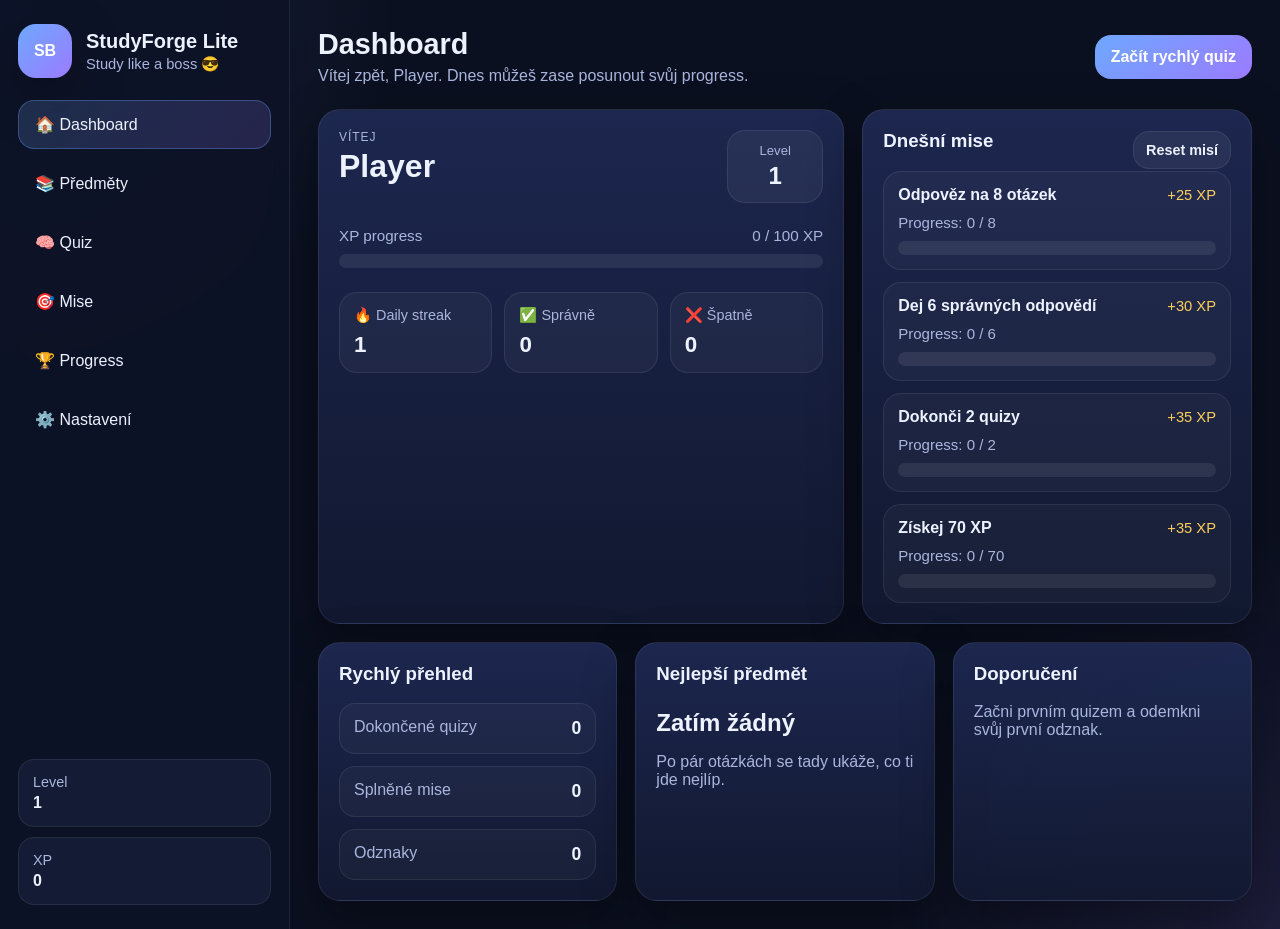
==== index5.html @ d4056dca "Add files via upload" ====
<!DOCTYPE html>
<html lang="cs">
<head>
  <meta charset="UTF-8" />
  <meta name="viewport" content="width=device-width, initial-scale=1.0" />
  <title>StudyForge Lite</title>
  <link rel="stylesheet" href="style.css" />
</head>
<body>
  <div class="app">
    <aside class="sidebar">
      <div class="brand">
        <div class="brand-logo">SB</div>
        <div>
          <h1>StudyForge Lite</h1>
          <p>Study like a boss 😎</p>
        </div>
      </div>

      <nav class="nav">
        <button class="nav-btn active" data-section="dashboard">🏠 Dashboard</button>
        <button class="nav-btn" data-section="subjects">📚 Předměty</button>
        <button class="nav-btn" data-section="quiz">🧠 Quiz</button>
        <button class="nav-btn" data-section="missions">🎯 Mise</button>
        <button class="nav-btn" data-section="progress">🏆 Progress</button>
        <button class="nav-btn" data-section="settings">⚙️ Nastavení</button>
      </nav>

      <div class="sidebar-footer">
        <div class="mini-stat">
          <span>Level</span>
          <strong id="sidebarLevel">1</strong>
        </div>
        <div class="mini-stat">
          <span>XP</span>
          <strong id="sidebarXP">0</strong>
        </div>
      </div>
    </aside>

    <main class="main">
      <header class="topbar">
        <div>
          <h2 id="pageTitle">Dashboard</h2>
          <p id="topGreeting">Vítej zpět.</p>
        </div>
        <button id="quickStartBtn" class="primary-btn">Začít rychlý quiz</button>
      </header>

      <!-- DASHBOARD -->
      <section class="section active" id="dashboard">
        <div class="grid two">
          <div class="card hero-card">
            <div class="hero-head">
              <div>
                <p class="eyebrow">Vítej</p>
                <h3 id="welcomeName">Player</h3>
              </div>
              <div class="level-badge">
                <span>Level</span>
                <strong id="dashboardLevel">1</strong>
              </div>
            </div>

            <div class="xp-box">
              <div class="xp-label-row">
                <span>XP progress</span>
                <span id="xpProgressText">0 / 100 XP</span>
              </div>
              <div class="progress-bar">
                <div id="xpBar" class="progress-fill"></div>
              </div>
            </div>

            <div class="hero-stats">
              <div class="stat-box">
                <span>🔥 Daily streak</span>
                <strong id="dashboardStreak">0</strong>
              </div>
              <div class="stat-box">
                <span>✅ Správně</span>
                <strong id="dashboardCorrect">0</strong>
              </div>
              <div class="stat-box">
                <span>❌ Špatně</span>
                <strong id="dashboardWrong">0</strong>
              </div>
            </div>
          </div>

          <div class="card">
            <div class="card-head">
              <h3>Dnešní mise</h3>
              <button id="resetMissionsBtn" class="ghost-btn small-btn">Reset misí</button>
            </div>
            <div id="dashboardMissions" class="mission-list"></div>
          </div>
        </div>

        <div class="grid three">
          <div class="card">
            <h3>Rychlý přehled</h3>
            <div class="summary-list">
              <div class="summary-item">
                <span>Dokončené quizy</span>
                <strong id="dashboardQuizzes">0</strong>
              </div>
              <div class="summary-item">
                <span>Splněné mise</span>
                <strong id="dashboardCompletedMissions">0</strong>
              </div>
              <div class="summary-item">
                <span>Odznaky</span>
                <strong id="dashboardBadges">0</strong>
              </div>
            </div>
          </div>

          <div class="card">
            <h3>Nejlepší předmět</h3>
            <p class="big-text" id="bestSubject">Zatím žádný</p>
            <p class="muted">Po pár otázkách se tady ukáže, co ti jde nejlíp.</p>
          </div>

          <div class="card">
            <h3>Doporučení</h3>
            <p id="dashboardTip" class="muted">
              Začni krátkým quizem a získej první XP.
            </p>
          </div>
        </div>
      </section>

      <!-- SUBJECTS -->
      <section class="section" id="subjects">
        <div class="section-head">
          <h3>Předměty</h3>
          <p>Vyber si oblast a spusť quiz.</p>
        </div>

        <div class="subjects-grid">
          <div class="subject-card">
            <div class="subject-top">
              <span class="subject-icon">➗</span>
              <h4>Matematika</h4>
            </div>
            <p>Rovnice, procenta, mocniny, odmocniny a logické úlohy.</p>
            <div class="subject-stats">
              <span>Správně: <strong id="mathCorrect">0</strong></span>
              <span>Špatně: <strong id="mathWrong">0</strong></span>
            </div>
            <button class="primary-btn subject-start" data-subject="math">Start</button>
          </div>

          <div class="subject-card">
            <div class="subject-top">
              <span class="subject-icon">🇬🇧</span>
              <h4>Angličtina</h4>
            </div>
            <p>Časy, gramatika, porovnávání, modal verbs a slovní zásoba.</p>
            <div class="subject-stats">
              <span>Správně: <strong id="englishCorrect">0</strong></span>
              <span>Špatně: <strong id="englishWrong">0</strong></span>
            </div>
            <button class="primary-btn subject-start" data-subject="english">Start</button>
          </div>

          <div class="subject-card">
            <div class="subject-top">
              <span class="subject-icon">🇨🇿</span>
              <h4>Čeština</h4>
            </div>
            <p>Větné členy, pravopis, slovní druhy, souvětí a mluvnice.</p>
            <div class="subject-stats">
              <span>Správně: <strong id="czechCorrect">0</strong></span>
              <span>Špatně: <strong id="czechWrong">0</strong></span>
            </div>
            <button class="primary-btn subject-start" data-subject="czech">Start</button>
          </div>

          <div class="subject-card">
            <div class="subject-top">
              <span class="subject-icon">✨</span>
              <h4>Vlastní</h4>
            </div>
            <p>Mix otázek z přírodopisu, dějepisu, zeměpisu a fyziky.</p>
            <div class="subject-stats">
              <span>Správně: <strong id="customCorrect">0</strong></span>
              <span>Špatně: <strong id="customWrong">0</strong></span>
            </div>
            <button class="primary-btn subject-start" data-subject="custom">Start</button>
          </div>
        </div>
      </section>

      <!-- QUIZ -->
      <section class="section" id="quiz">
        <div class="section-head">
          <h3>Quiz</h3>
          <p id="quizSubtitle">Vyber si předmět a začni.</p>
        </div>

        <div class="grid two">
          <div class="card quiz-card">
            <div class="quiz-meta">
              <span id="quizSubjectLabel">Předmět: —</span>
              <span id="quizQuestionCounter">Otázka: 0 / 0</span>
            </div>

            <h3 id="quizQuestion">Klikni na některý předmět pro spuštění quizu.</h3>

            <div id="answers" class="answers"></div>

            <div class="quiz-actions">
              <button id="nextQuestionBtn" class="ghost-btn" disabled>Další otázka</button>
              <button id="stopQuizBtn" class="danger-btn">Ukončit quiz</button>
            </div>

            <div id="quizFeedback" class="quiz-feedback"></div>
          </div>

          <div class="card">
            <h3>Aktuální quiz</h3>
            <div class="summary-list">
              <div class="summary-item">
                <span>Správně v tomto quizu</span>
                <strong id="currentQuizCorrect">0</strong>
              </div>
              <div class="summary-item">
                <span>Špatně v tomto quizu</span>
                <strong id="currentQuizWrong">0</strong>
              </div>
              <div class="summary-item">
                <span>Získané XP</span>
                <strong id="currentQuizXP">0</strong>
              </div>
            </div>
            <p class="muted">
              Správná odpověď = 10 XP. Za dokončení quizu dostaneš bonus 20 XP.
            </p>
          </div>
        </div>
      </section>

      <!-- MISSIONS -->
      <section class="section" id="missions">
        <div class="section-head">
          <h3>Denní mise</h3>
          <p>Mise se sledují automaticky.</p>
        </div>

        <div class="card">
          <div id="missionsList" class="mission-list"></div>
        </div>
      </section>

      <!-- PROGRESS -->
      <section class="section" id="progress">
        <div class="section-head">
          <h3>Progress</h3>
          <p>Přehled tvého výkonu.</p>
        </div>

        <div class="grid two">
          <div class="card">
            <h3>Statistiky</h3>
            <div class="summary-list">
              <div class="summary-item">
                <span>Celkové XP</span>
                <strong id="progressXP">0</strong>
              </div>
              <div class="summary-item">
                <span>Level</span>
                <strong id="progressLevel">1</strong>
              </div>
              <div class="summary-item">
                <span>Daily streak</span>
                <strong id="progressStreak">0</strong>
              </div>
              <div class="summary-item">
                <span>Dokončené quizy</span>
                <strong id="progressQuizzes">0</strong>
              </div>
              <div class="summary-item">
                <span>Správné odpovědi</span>
                <strong id="progressCorrect">0</strong>
              </div>
              <div class="summary-item">
                <span>Špatné odpovědi</span>
                <strong id="progressWrong">0</strong>
              </div>
            </div>
          </div>

          <div class="card">
            <h3>Odznaky</h3>
            <div id="badgesList" class="badges-list"></div>
          </div>
        </div>
      </section>

      <!-- SETTINGS -->
      <section class="section" id="settings">
        <div class="section-head">
          <h3>Nastavení</h3>
          <p>Základní úpravy profilu a dat.</p>
        </div>

        <div class="grid two">
          <div class="card">
            <h3>Profil</h3>
            <label class="field-label" for="usernameInput">Jméno</label>
            <input id="usernameInput" class="text-input" type="text" placeholder="Tvoje jméno" />
            <button id="saveNameBtn" class="primary-btn">Uložit jméno</button>
          </div>

          <div class="card">
            <h3>Data</h3>
            <p class="muted">Pozor: reset smaže uložený progress.</p>
            <button id="resetDataBtn" class="danger-btn">Resetovat vše</button>
          </div>
        </div>
      </section>
    </main>
  </div>

  <script src="script.js"></script>
</body>
</html>
---- style.css ----
:root {
  --bg: #0b1020;
  --panel: #141b34;
  --panel-2: #1a2345;
  --panel-3: #212d59;
  --line: rgba(255, 255, 255, 0.08);
  --text: #edf2ff;
  --muted: #aab6dd;
  --accent: #6ea8ff;
  --accent-2: #9b7bff;
  --success: #45d483;
  --danger: #ff6d7a;
  --warning: #ffcf5a;
  --shadow: 0 18px 50px rgba(0, 0, 0, 0.35);
  --radius: 22px;
}

* {
  box-sizing: border-box;
}

html,
body {
  margin: 0;
  padding: 0;
  background:
    radial-gradient(circle at top left, rgba(110, 168, 255, 0.14), transparent 25%),
    radial-gradient(circle at bottom right, rgba(155, 123, 255, 0.12), transparent 25%),
    var(--bg);
  color: var(--text);
  font-family: Inter, Arial, sans-serif;
  min-height: 100%;
}

body {
  min-height: 100vh;
}

button,
input {
  font: inherit;
}

.app {
  display: grid;
  grid-template-columns: 290px 1fr;
  min-height: 100vh;
}

.sidebar {
  border-right: 1px solid var(--line);
  background: rgba(14, 19, 38, 0.92);
  backdrop-filter: blur(10px);
  padding: 24px 18px;
  display: flex;
  flex-direction: column;
  gap: 22px;
}

.brand {
  display: flex;
  align-items: center;
  gap: 14px;
}

.brand-logo {
  width: 54px;
  height: 54px;
  border-radius: 18px;
  display: grid;
  place-items: center;
  font-weight: 800;
  background: linear-gradient(135deg, var(--accent), var(--accent-2));
  color: white;
  box-shadow: var(--shadow);
}

.brand h1 {
  margin: 0;
  font-size: 1.25rem;
}

.brand p {
  margin: 2px 0 0;
  color: var(--muted);
  font-size: 0.92rem;
}

.nav {
  display: flex;
  flex-direction: column;
  gap: 10px;
}

.nav-btn {
  width: 100%;
  border: 1px solid transparent;
  background: transparent;
  color: var(--text);
  text-align: left;
  padding: 14px 16px;
  border-radius: 16px;
  cursor: pointer;
  transition: 0.2s ease;
}

.nav-btn:hover {
  background: rgba(255, 255, 255, 0.05);
}

.nav-btn.active {
  background: linear-gradient(135deg, rgba(110, 168, 255, 0.18), rgba(155, 123, 255, 0.18));
  border-color: rgba(110, 168, 255, 0.32);
}

.sidebar-footer {
  margin-top: auto;
  display: grid;
  gap: 10px;
}

.mini-stat {
  background: var(--panel);
  border: 1px solid var(--line);
  border-radius: 16px;
  padding: 14px;
}

.mini-stat span {
  display: block;
  color: var(--muted);
  font-size: 0.9rem;
  margin-bottom: 4px;
}

.main {
  padding: 28px;
}

.topbar {
  display: flex;
  align-items: center;
  justify-content: space-between;
  gap: 20px;
  margin-bottom: 24px;
}

.topbar h2 {
  margin: 0;
  font-size: 1.8rem;
}

.topbar p {
  margin: 6px 0 0;
  color: var(--muted);
}

.section {
  display: none;
}

.section.active {
  display: block;
}

.grid {
  display: grid;
  gap: 18px;
}

.grid.two {
  grid-template-columns: 1.35fr 1fr;
}

.grid.three {
  grid-template-columns: repeat(3, 1fr);
  margin-top: 18px;
}

.card {
  background: linear-gradient(180deg, rgba(30, 41, 82, 0.95), rgba(18, 25, 49, 0.95));
  border: 1px solid var(--line);
  border-radius: var(--radius);
  box-shadow: var(--shadow);
  padding: 20px;
}

.card h3,
.card h4 {
  margin-top: 0;
}

.hero-card {
  min-height: 255px;
}

.hero-head {
  display: flex;
  align-items: flex-start;
  justify-content: space-between;
  gap: 15px;
}

.eyebrow {
  margin: 0 0 4px;
  color: var(--muted);
  text-transform: uppercase;
  letter-spacing: 0.08em;
  font-size: 0.75rem;
}

.hero-head h3 {
  margin: 0;
  font-size: 2rem;
}

.level-badge {
  background: rgba(255, 255, 255, 0.05);
  border: 1px solid var(--line);
  border-radius: 18px;
  padding: 12px 16px;
  min-width: 96px;
  text-align: center;
}

.level-badge span {
  display: block;
  color: var(--muted);
  font-size: 0.82rem;
}

.level-badge strong {
  display: block;
  margin-top: 4px;
  font-size: 1.5rem;
}

.xp-box {
  margin-top: 24px;
}

.xp-label-row {
  display: flex;
  justify-content: space-between;
  gap: 14px;
  margin-bottom: 10px;
  color: var(--muted);
  font-size: 0.95rem;
}

.progress-bar {
  width: 100%;
  height: 14px;
  background: rgba(255, 255, 255, 0.08);
  border-radius: 999px;
  overflow: hidden;
}

.progress-fill {
  height: 100%;
  width: 0%;
  border-radius: inherit;
  background: linear-gradient(90deg, var(--accent), var(--accent-2));
  transition: width 0.25s ease;
}

.hero-stats {
  display: grid;
  grid-template-columns: repeat(3, 1fr);
  gap: 12px;
  margin-top: 24px;
}

.stat-box {
  background: rgba(255, 255, 255, 0.04);
  border: 1px solid var(--line);
  border-radius: 18px;
  padding: 14px;
}

.stat-box span {
  display: block;
  color: var(--muted);
  font-size: 0.9rem;
  margin-bottom: 8px;
}

.stat-box strong {
  font-size: 1.4rem;
}

.card-head,
.section-head {
  display: flex;
  justify-content: space-between;
  align-items: center;
  gap: 14px;
}

.section-head {
  margin-bottom: 18px;
}

.section-head h3 {
  margin: 0;
  font-size: 1.45rem;
}

.section-head p {
  margin: 0;
  color: var(--muted);
}

.summary-list {
  display: grid;
  gap: 12px;
}

.summary-item {
  display: flex;
  justify-content: space-between;
  gap: 12px;
  border: 1px solid var(--line);
  background: rgba(255, 255, 255, 0.03);
  border-radius: 16px;
  padding: 14px;
}

.summary-item span {
  color: var(--muted);
}

.summary-item strong {
  font-size: 1.1rem;
}

.subjects-grid {
  display: grid;
  grid-template-columns: repeat(2, 1fr);
  gap: 18px;
}

.subject-card {
  background: linear-gradient(180deg, rgba(30, 41, 82, 0.95), rgba(18, 25, 49, 0.95));
  border: 1px solid var(--line);
  border-radius: var(--radius);
  box-shadow: var(--shadow);
  padding: 20px;
}

.subject-top {
  display: flex;
  align-items: center;
  gap: 12px;
}

.subject-icon {
  width: 48px;
  height: 48px;
  border-radius: 16px;
  display: grid;
  place-items: center;
  background: rgba(255, 255, 255, 0.07);
  font-size: 1.4rem;
}

.subject-card p {
  color: var(--muted);
}

.subject-stats {
  display: flex;
  justify-content: space-between;
  gap: 12px;
  color: var(--muted);
  margin: 16px 0;
  font-size: 0.95rem;
}

.primary-btn,
.ghost-btn,
.danger-btn {
  border: none;
  border-radius: 16px;
  padding: 13px 16px;
  cursor: pointer;
  transition: 0.2s ease;
  font-weight: 700;
}

.primary-btn {
  background: linear-gradient(135deg, var(--accent), var(--accent-2));
  color: white;
}

.primary-btn:hover {
  transform: translateY(-1px);
  opacity: 0.95;
}

.ghost-btn {
  background: rgba(255, 255, 255, 0.06);
  color: var(--text);
  border: 1px solid var(--line);
}

.ghost-btn:hover {
  background: rgba(255, 255, 255, 0.09);
}

.danger-btn {
  background: rgba(255, 109, 122, 0.12);
  color: #ffd9dd;
  border: 1px solid rgba(255, 109, 122, 0.28);
}

.danger-btn:hover {
  background: rgba(255, 109, 122, 0.18);
}

.small-btn {
  padding: 10px 12px;
  font-size: 0.9rem;
}

.quiz-card {
  min-height: 420px;
}

.quiz-meta {
  display: flex;
  justify-content: space-between;
  gap: 12px;
  color: var(--muted);
  margin-bottom: 20px;
  font-size: 0.95rem;
}

.answers {
  display: grid;
  gap: 12px;
  margin-top: 22px;
}

.answer-btn {
  width: 100%;
  text-align: left;
  padding: 15px 16px;
  border-radius: 16px;
  border: 1px solid var(--line);
  background: rgba(255, 255, 255, 0.04);
  color: var(--text);
  cursor: pointer;
  transition: 0.2s ease;
}

.answer-btn:hover:not(:disabled) {
  background: rgba(255, 255, 255, 0.08);
}

.answer-btn.correct {
  border-color: rgba(69, 212, 131, 0.5);
  background: rgba(69, 212, 131, 0.14);
}

.answer-btn.wrong {
  border-color: rgba(255, 109, 122, 0.45);
  background: rgba(255, 109, 122, 0.14);
}

.answer-btn:disabled {
  cursor: default;
  opacity: 0.9;
}

.quiz-actions {
  display: flex;
  gap: 12px;
  margin-top: 22px;
}

.quiz-feedback {
  min-height: 24px;
  margin-top: 14px;
  font-weight: 700;
}

.quiz-feedback.good {
  color: var(--success);
}

.quiz-feedback.bad {
  color: var(--danger);
}

.mission-list {
  display: grid;
  gap: 12px;
}

.mission-item {
  border: 1px solid var(--line);
  background: rgba(255, 255, 255, 0.03);
  border-radius: 18px;
  padding: 14px;
}

.mission-top {
  display: flex;
  align-items: center;
  justify-content: space-between;
  gap: 12px;
}

.mission-title {
  font-weight: 700;
}

.mission-reward {
  color: var(--warning);
  font-size: 0.92rem;
}

.mission-progress {
  margin-top: 10px;
  color: var(--muted);
  font-size: 0.94rem;
}

.mission-item.completed {
  border-color: rgba(69, 212, 131, 0.4);
  background: rgba(69, 212, 131, 0.08);
}

.badges-list {
  display: flex;
  flex-wrap: wrap;
  gap: 12px;
}

.badge-pill {
  border: 1px solid var(--line);
  border-radius: 999px;
  padding: 12px 16px;
  background: rgba(255, 255, 255, 0.05);
}

.badge-pill.empty {
  color: var(--muted);
}

.field-label {
  display: block;
  margin-bottom: 8px;
  color: var(--muted);
}

.text-input {
  width: 100%;
  background: rgba(255, 255, 255, 0.05);
  color: var(--text);
  border: 1px solid var(--line);
  border-radius: 16px;
  padding: 14px 15px;
  margin-bottom: 14px;
  outline: none;
}

.text-input:focus {
  border-color: rgba(110, 168, 255, 0.45);
}

.big-text {
  font-size: 1.5rem;
  font-weight: 800;
  margin-bottom: 8px;
}

.muted {
  color: var(--muted);
}

@media (max-width: 1100px) {
  .app {
    grid-template-columns: 1fr;
  }

  .sidebar {
    border-right: none;
    border-bottom: 1px solid var(--line);
  }

  .grid.two,
  .grid.three,
  .subjects-grid {
    grid-template-columns: 1fr;
  }
}

@media (max-width: 700px) {
  .main {
    padding: 18px;
  }

  .topbar,
  .section-head,
  .hero-head,
  .hero-stats,
  .quiz-meta,
  .quiz-actions {
    display: grid;
  }

  .hero-stats {
    grid-template-columns: 1fr;
  }
}
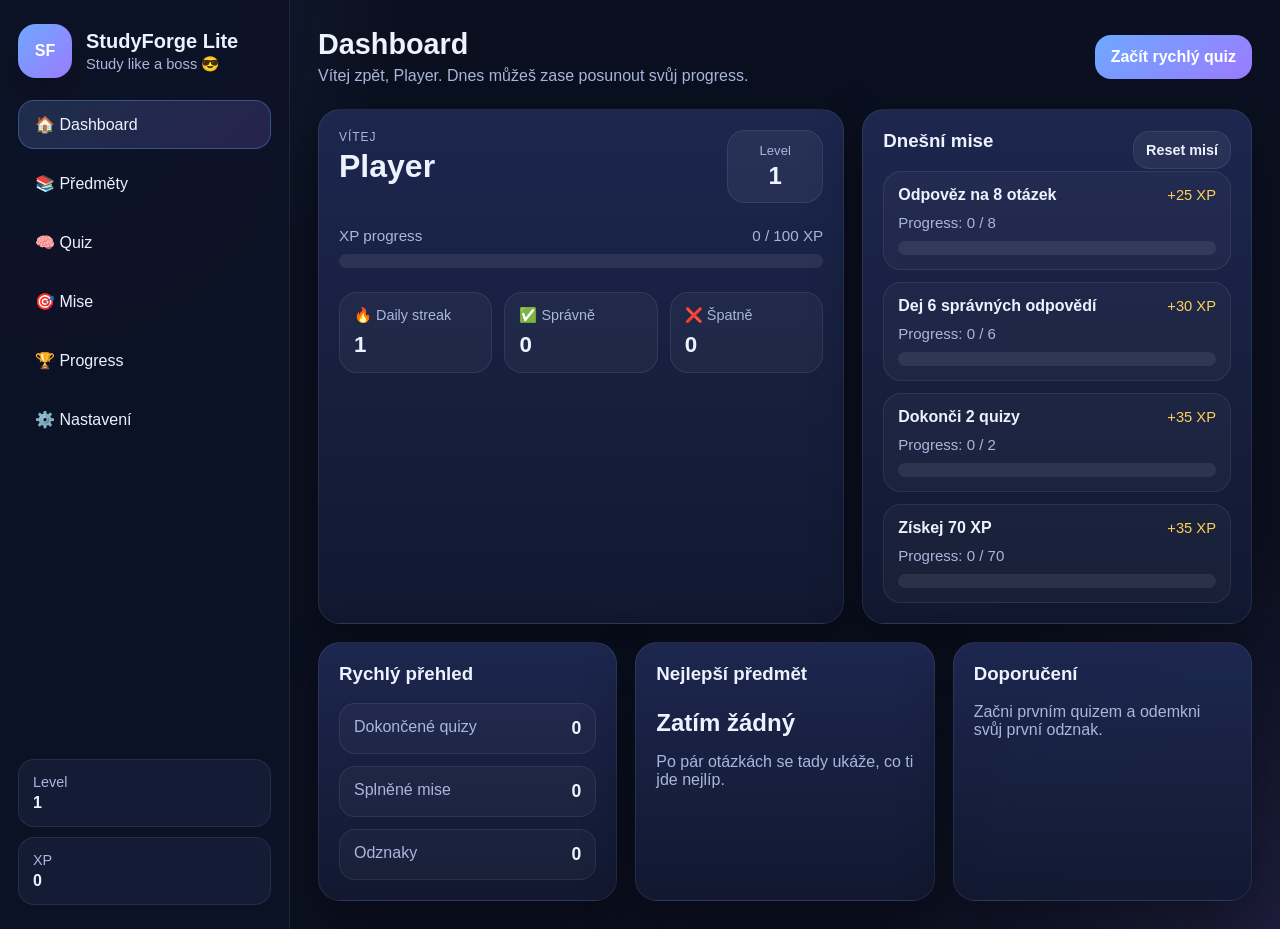
==== commit 436e9a23: "Update index5.html" ====
--- a/index5.html
+++ b/index5.html
@@ -10,7 +10,7 @@
   <div class="app">
     <aside class="sidebar">
       <div class="brand">
-        <div class="brand-logo">SB</div>
+        <div class="brand-logo">SF</div>
         <div>
           <h1>StudyForge Lite</h1>
           <p>Study like a boss 😎</p>
@@ -326,4 +326,4 @@
 
   <script src="script.js"></script>
 </body>
-</html>+</html>
